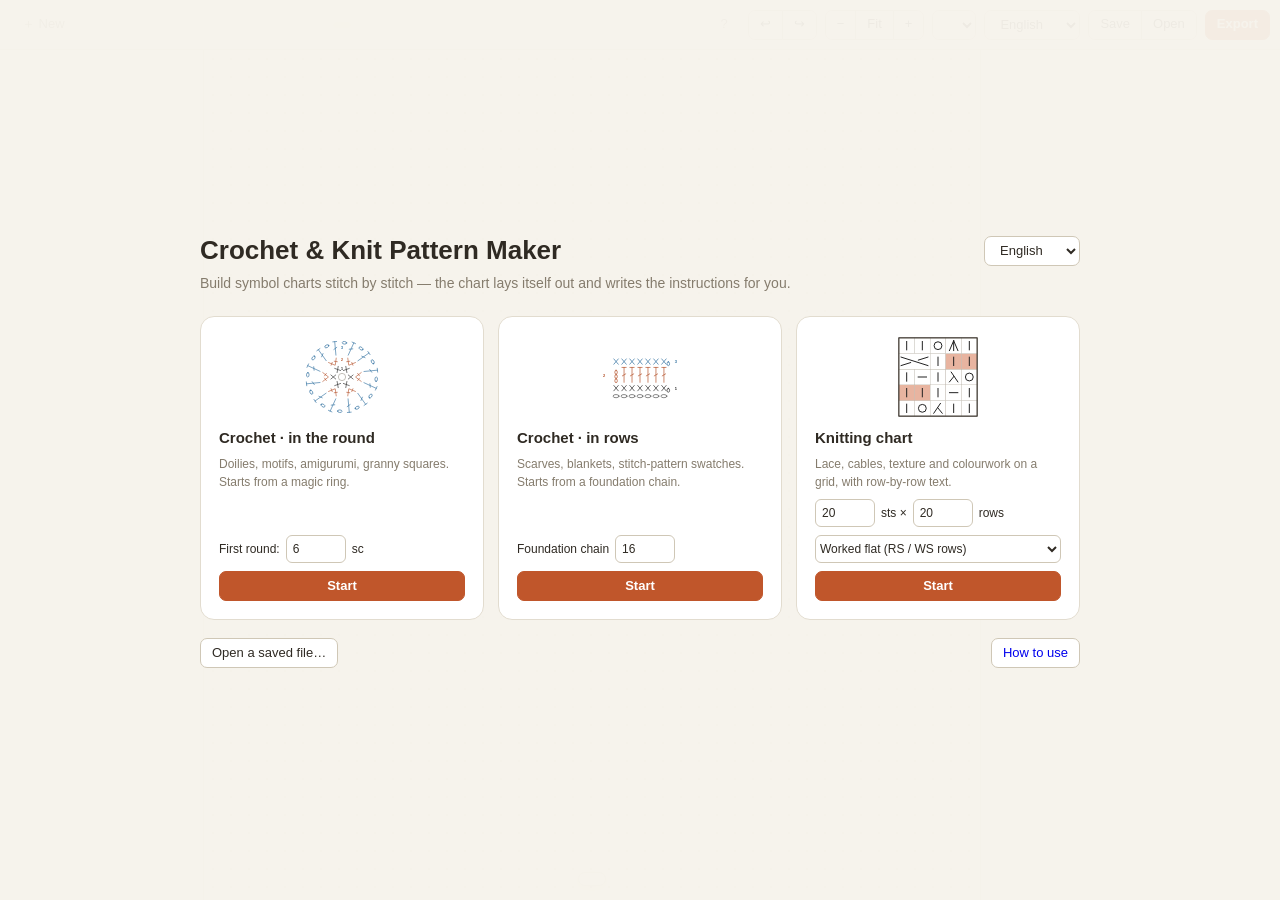
==== index.html @ 6078c448 "Initial commit" ====
<!DOCTYPE html>
<html lang="en">
<head>
  <meta charset="UTF-8" />
  <meta name="viewport" content="width=device-width, initial-scale=1.0" />
  <title>Crochet &amp; Knit Pattern Maker</title>
  <link rel="stylesheet" href="style.css" />
</head>
<body>

<div id="app">
  <header id="bar">
    <button class="btn ghost" id="btnHome" data-i18n="new" data-i18n-title="newTip">＋ New</button>
    <input id="title" spellcheck="false" data-i18n-title="titleTip" />
    <span id="badge"></span>
    <span class="grow"></span>
    <a class="btn ghost" href="guide.html" target="_blank" rel="noopener" data-i18n-title="guide">?</a>
    <div class="seg">
      <button class="btn" id="btnUndo" data-i18n-title="undoTip">↩</button>
      <button class="btn" id="btnRedo" data-i18n-title="redoTip">↪</button>
    </div>
    <div class="seg">
      <button class="btn" id="btnZoomOut" data-i18n-title="zoomOut">−</button>
      <button class="btn" id="btnFit" data-i18n="fit" data-i18n-title="fitTip">Fit</button>
      <button class="btn" id="btnZoomIn" data-i18n-title="zoomIn">+</button>
    </div>
    <select id="selStyle" class="btn" data-i18n-title="styleTip"></select>
    <select id="selLang" class="btn lang" data-i18n-title="langTip">
      <option value="en">English</option><option value="ja">日本語</option><option value="zh">繁體中文</option>
    </select>
    <div class="seg">
      <button class="btn" id="btnSave" data-i18n="save" data-i18n-title="saveTip">Save</button>
      <button class="btn" id="btnOpen" data-i18n="open" data-i18n-title="openTip">Open</button>
    </div>
    <details id="exportMenu">
      <summary class="btn primary" data-i18n="export">Export</summary>
      <div class="menu">
        <button data-x="print" data-i18n="xPrint"></button>
        <button data-x="png" data-i18n="xPng"></button>
        <button data-x="svg" data-i18n="xSvg"></button>
        <button data-x="txt" data-i18n="xTxt"></button>
      </div>
    </details>
    <input type="file" id="fileOpen" accept=".json,application/json" hidden />
  </header>

  <aside id="palette"></aside>

  <main id="stage">
    <svg id="svg" xmlns="http://www.w3.org/2000/svg"><g id="view"><g id="chart"></g></g></svg>
    <div id="hint"></div>
  </main>

  <aside id="side"></aside>
</div>

<div id="start">
  <div class="start-card">
    <div class="start-top">
      <h1 data-i18n="appTitle">Crochet &amp; Knit Pattern Maker</h1>
      <select id="selLang2" class="btn lang" data-i18n-title="langTip">
        <option value="en">English</option><option value="ja">日本語</option><option value="zh">繁體中文</option>
      </select>
    </div>
    <p class="lead" data-i18n="lead"></p>
    <div class="modes">
      <form data-mode="round">
        <svg viewBox="-40 -40 80 80" id="icoRound"></svg>
        <h2 data-i18n="mRound"></h2>
        <p data-i18n="mRoundP"></p>
        <label><span data-i18n="firstRound"></span> <input type="number" name="n" value="6" min="0" max="60" /> sc</label>
        <button class="btn primary" data-i18n="start">Start</button>
      </form>
      <form data-mode="rows">
        <svg viewBox="-40 -40 80 80" id="icoRows"></svg>
        <h2 data-i18n="mRows"></h2>
        <p data-i18n="mRowsP"></p>
        <label><span data-i18n="foundChain"></span> <input type="number" name="n" value="16" min="1" max="200" /></label>
        <button class="btn primary" data-i18n="start">Start</button>
      </form>
      <form data-mode="knit">
        <svg viewBox="-40 -40 80 80" id="icoKnit"></svg>
        <h2 data-i18n="mKnit"></h2>
        <p data-i18n="mKnitP"></p>
        <label><input type="number" name="w" value="20" min="1" max="120" /> <span data-i18n="stsX"></span>
          <input type="number" name="h" value="20" min="1" max="200" /> <span data-i18n="rowsUnit"></span></label>
        <label><select name="flat"><option value="1" data-i18n="flat"></option><option value="0" data-i18n="inRound"></option></select></label>
        <button class="btn primary" data-i18n="start">Start</button>
      </form>
    </div>
    <div class="start-foot">
      <button class="btn" id="btnContinue" hidden></button>
      <button class="btn" id="btnOpen2" data-i18n="openFile"></button>
      <span class="grow"></span>
      <a class="btn" href="guide.html" data-i18n="guide">How to use</a>
    </div>
  </div>
</div>

<div id="printSheet"></div>

<script src="js/i18n.js"></script>
<script src="js/crochet.js"></script>
<script src="js/knit.js"></script>
<script src="js/app.js"></script>
</body>
</html>
---- style.css ----
*, *::before, *::after { box-sizing: border-box; }
:root {
  --bg: #f6f3ec; --paper: #fffdf8; --surface: #ffffff; --line: #e2dccf; --line-2: #cfc7b6;
  --text: #2f2a23; --muted: #857c6d; --accent: #c0562b; --accent-2: #a3441f; --ok: #3b8a4f; --bad: #c0392b;
  --tint: #f7ebe0;
}
html, body { height: 100%; margin: 0; }
body { font: 13px/1.45 -apple-system, BlinkMacSystemFont, 'Segoe UI', 'Hiragino Sans', 'PingFang TC', 'Noto Sans CJK TC', sans-serif; color: var(--text); background: var(--bg); }
button, input, select { font: inherit; color: inherit; }
[hidden] { display: none !important; }

/* ── layout ── */
#app { display: grid; height: 100vh; grid-template: 50px minmax(0, 1fr) / 204px minmax(0, 1fr) 300px; grid-template-areas: 'bar bar bar' 'pal stage side'; }
#bar { grid-area: bar; display: flex; align-items: center; gap: 8px; padding: 0 10px; background: var(--surface); border-bottom: 1px solid var(--line); min-width: 0; }
#palette { grid-area: pal; background: var(--surface); border-right: 1px solid var(--line); overflow-y: auto; padding-bottom: 12px; }
#stage { grid-area: stage; position: relative; overflow: hidden; background: var(--paper);
  background-image: radial-gradient(var(--line) 1px, transparent 1px); background-size: 18px 18px; }
#side { grid-area: side; background: var(--surface); border-left: 1px solid var(--line); overflow-y: auto; display: flex; flex-direction: column; }
#svg { width: 100%; height: 100%; display: block; touch-action: none; cursor: grab; }
#svg.panning { cursor: grabbing; }
#svg.paint { cursor: crosshair; }

/* ── top bar ── */
.grow { flex: 1; }
.btn { height: 30px; padding: 0 11px; border: 1px solid var(--line-2); border-radius: 7px; background: var(--surface); cursor: pointer; white-space: nowrap; }
.btn:hover:not(:disabled) { background: var(--tint); }
.btn:disabled { opacity: .4; cursor: default; }
.btn.primary { background: var(--accent); border-color: var(--accent); color: #fff; font-weight: 600; }
.btn.primary:hover { background: var(--accent-2); }
.btn.ghost { border-color: transparent; color: var(--muted); }
.btn.small { height: 25px; padding: 0 8px; font-size: 12px; }
.seg { display: flex; }
.seg .btn { border-radius: 0; margin-left: -1px; }
.seg .btn:first-child { border-radius: 7px 0 0 7px; margin-left: 0; }
.seg .btn:last-child { border-radius: 0 7px 7px 0; }
#title { flex: 0 1 240px; min-width: 130px; height: 30px; border: 1px solid transparent; border-radius: 7px; padding: 0 8px; font-size: 15px; font-weight: 600; background: transparent; }
#title:hover, #title:focus { border-color: var(--line-2); background: var(--surface); outline: none; }
#badge { font-size: 11px; color: var(--accent); background: var(--tint); border-radius: 10px; padding: 3px 9px; white-space: nowrap; }
#exportMenu { position: relative; }
#exportMenu summary { list-style: none; display: flex; align-items: center; }
#exportMenu summary::-webkit-details-marker { display: none; }
.menu { position: absolute; right: 0; top: 36px; z-index: 30; width: 290px; background: var(--surface); border: 1px solid var(--line-2); border-radius: 9px; box-shadow: 0 8px 28px rgba(60, 40, 20, .16); padding: 5px; }
.menu button { display: block; width: 100%; text-align: left; border: 0; background: none; padding: 8px 10px; border-radius: 6px; cursor: pointer; }
.menu button:hover { background: var(--tint); }

/* ── palette ── */
.pal-head { font-size: 10px; font-weight: 700; letter-spacing: .08em; text-transform: uppercase; color: var(--muted); padding: 12px 12px 5px; }
.pal-grid { display: grid; grid-template-columns: repeat(3, 1fr); gap: 5px; padding: 0 9px; }
.pal { display: flex; flex-direction: column; align-items: center; gap: 1px; padding: 4px 2px 3px; border: 1px solid var(--line); border-radius: 8px; background: var(--surface); cursor: pointer; min-width: 0; }
.pal:hover { border-color: var(--accent); background: var(--tint); }
.pal.on { border-color: var(--accent); box-shadow: inset 0 0 0 1px var(--accent); background: var(--tint); }
.pal svg { width: 34px; height: 34px; }
.pal-grid.two { grid-template-columns: repeat(2, 1fr); }
.pal-grid.two .pal svg { width: 100%; height: 22px; }
.pal span { font-size: 10px; color: var(--muted); white-space: nowrap; overflow: hidden; text-overflow: ellipsis; max-width: 100%; }
.pal.wide { grid-column: span 3; flex-direction: row; justify-content: center; gap: 8px; padding: 6px; }
.pal.wide span { font-size: 12px; color: var(--text); }
#palInfo { position: sticky; top: 0; z-index: 2; background: var(--surface); border-bottom: 1px solid var(--line); padding: 8px 12px; min-height: 50px; font-size: 12px; }
#palInfo b { display: block; }
#palInfo small { color: var(--muted); }
.swatches { display: grid; grid-template-columns: repeat(6, 1fr); gap: 5px; padding: 0 9px; }
.sw { aspect-ratio: 1; border: 1px solid var(--line-2); border-radius: 6px; cursor: pointer; padding: 0; }
.sw.on { outline: 2px solid var(--accent); outline-offset: 1px; }
.pal-row { display: flex; align-items: center; gap: 8px; padding: 8px 12px 0; font-size: 12px; color: var(--muted); }
input[type=color] { width: 30px; height: 24px; padding: 1px; border: 1px solid var(--line-2); border-radius: 5px; background: none; cursor: pointer; }

/* ── side panel ── */
.side-head { display: flex; align-items: center; justify-content: space-between; padding: 12px 12px 6px; }
.side-head h2 { margin: 0; font-size: 10px; font-weight: 700; letter-spacing: .08em; text-transform: uppercase; color: var(--muted); }
.found { margin: 0 12px 6px; padding: 6px 9px; border-radius: 7px; background: var(--bg); font-size: 12px; color: var(--muted); display: flex; align-items: center; gap: 6px; }
.found input { width: 58px; height: 24px; border: 1px solid var(--line-2); border-radius: 5px; padding: 0 5px; }
#rows { padding: 0 8px; }
.row { border: 1px solid transparent; border-radius: 8px; padding: 5px 5px 5px 4px; }
.row.act { border-color: var(--accent); background: var(--tint); }
.row-main { display: flex; align-items: center; gap: 5px; }
.row .num { width: 26px; text-align: right; font-weight: 700; font-size: 12px; cursor: pointer; flex: none; }
.row .dot { width: 14px; height: 14px; border-radius: 50%; border: 0; padding: 0; flex: none; overflow: hidden; position: relative; }
.row .dot input { position: absolute; inset: -6px; width: 30px; height: 30px; border: 0; opacity: 0; }
.row .txt { flex: 1; min-width: 0; height: 26px; border: 1px solid var(--line-2); border-radius: 6px; padding: 0 7px; font-family: ui-monospace, 'SF Mono', Menlo, monospace; font-size: 12px; background: var(--surface); }
.row .txt:focus { outline: 2px solid var(--accent); outline-offset: -1px; }
.row .cnt { flex: none; min-width: 46px; text-align: right; font-size: 11px; color: var(--muted); white-space: nowrap; }
.row .cnt.ok { color: var(--ok); } .row .cnt.bad { color: var(--bad); font-weight: 600; }
.row-tools { display: flex; gap: 5px; padding: 6px 0 2px 31px; flex-wrap: wrap; }
.row-err { padding: 3px 0 0 31px; color: var(--bad); font-size: 11px; }
#addRow { margin: 8px 12px 4px; }
.panel { border-top: 1px solid var(--line); margin-top: 10px; padding: 10px 12px; font-size: 12px; }
.panel h3 { margin: 0 0 6px; font-size: 10px; font-weight: 700; letter-spacing: .08em; text-transform: uppercase; color: var(--muted); }
.panel .line { display: flex; align-items: center; gap: 8px; margin: 5px 0; }
.panel input[type=number] { width: 62px; height: 26px; border: 1px solid var(--line-2); border-radius: 6px; padding: 0 6px; }
.panel select { height: 26px; border: 1px solid var(--line-2); border-radius: 6px; background: var(--surface); }
.help { color: var(--muted); font-size: 11.5px; line-height: 1.55; }
.help code { background: var(--bg); border-radius: 4px; padding: 1px 4px; font-size: 11px; color: var(--text); }
.written { font-family: ui-monospace, 'SF Mono', Menlo, monospace; font-size: 11.5px; line-height: 1.6; white-space: pre-wrap; word-break: break-word; margin: 0; }

/* ── chart ── */
.st { cursor: pointer; }
.st.sel > path:not(.hit), .st.sel > ellipse { stroke: var(--accent); stroke-width: 2.1; }
.st.sel > .f { fill: var(--accent); }
.st:hover > path:not(.hit), .st:hover > ellipse { stroke-width: 2; }
.next { fill: rgba(192, 86, 43, .16); stroke: var(--accent); stroke-width: 1; stroke-dasharray: 2 1.6; pointer-events: none; animation: pulse 1.4s ease-in-out infinite; }
@keyframes pulse { 50% { fill: rgba(192, 86, 43, .4); } }
#hint { position: absolute; left: 50%; bottom: 14px; transform: translateX(-50%); max-width: calc(100% - 28px); background: rgba(255, 255, 255, .94); border: 1px solid var(--line); border-radius: 9px; padding: 6px 13px; font-size: 12px; color: var(--muted); box-shadow: 0 2px 8px rgba(60, 40, 20, .07); pointer-events: none; text-align: center; }
#hint b { color: var(--text); } #hint kbd { background: var(--bg); border: 1px solid var(--line-2); border-radius: 4px; padding: 0 4px; font: inherit; font-size: 11px; }

/* ── start screen ── */
#start { position: fixed; inset: 0; z-index: 50; background: rgba(246, 243, 236, .96); display: flex; align-items: center; justify-content: center; padding: 20px; overflow: auto; }
.start-card { width: min(880px, 100%); }
.start-top { display: flex; align-items: center; justify-content: space-between; gap: 12px; flex-wrap: wrap; margin-bottom: 4px; }
.start-card h1 { margin: 0; font-size: 26px; }
.lead { margin: 0 0 22px; color: var(--muted); font-size: 14px; }
.modes { display: grid; grid-template-columns: repeat(auto-fit, minmax(230px, 1fr)); gap: 14px; }
.modes form { background: var(--surface); border: 1.5px solid var(--line); border-radius: 14px; padding: 18px; display: flex; flex-direction: column; gap: 8px; }
.modes form:hover { border-color: var(--accent); }
.modes svg { width: 84px; height: 84px; align-self: center; }
.modes h2 { margin: 0; font-size: 15px; }
.modes p { margin: 0; color: var(--muted); font-size: 12px; flex: 1; }
.modes label { font-size: 12px; display: flex; align-items: center; gap: 6px; flex-wrap: wrap; }
.modes input[type=number] { width: 60px; height: 28px; border: 1px solid var(--line-2); border-radius: 6px; padding: 0 6px; }
.modes select { height: 28px; border: 1px solid var(--line-2); border-radius: 6px; background: var(--surface); width: 100%; }
.start-foot { display: flex; gap: 10px; margin-top: 18px; flex-wrap: wrap; }

/* ── print sheet ── */
#printSheet { display: none; }
@media print {
  #app, #start { display: none !important; }
  body { background: #fff; }
  #printSheet { display: block; padding: 0; color: #000; font-size: 11pt; }
  #printSheet h1 { font-size: 20pt; margin: 0 0 2pt; }
  #printSheet .sub { color: #555; margin: 0 0 10pt; }
  #printSheet .chart svg { display: block; width: 100%; max-height: 150mm; }
  #printSheet h2 { font-size: 12pt; margin: 14pt 0 5pt; border-bottom: 1px solid #999; padding-bottom: 2pt; }
  #printSheet .key { display: grid; grid-template-columns: repeat(3, 1fr); gap: 3pt 12pt; }
  #printSheet .key div { display: flex; align-items: center; gap: 6pt; break-inside: avoid; font-size: 9.5pt; }
  #printSheet .key svg { width: 26pt; height: 26pt; flex: none; }
  #printSheet pre { font: 9.5pt/1.55 ui-monospace, Menlo, monospace; white-space: pre-wrap; margin: 0; }
}

@media (max-width: 900px) {
  #app { grid-template-columns: 150px minmax(0, 1fr) 240px; }
  .pal-grid { grid-template-columns: repeat(2, 1fr); } .pal.wide { grid-column: span 2; }
  #badge { display: none; }
}

/* ── links styled as buttons ── */
a.btn { display: inline-flex; align-items: center; text-decoration: none; }
.start-foot { align-items: center; }

/* ── guide page ── */
body.guide { height: auto; }
#guide { max-width: 860px; margin: 0 auto; padding: 22px 20px 60px; font-size: 14.5px; line-height: 1.65; }
#guide h1 { font-size: 28px; margin: 18px 0 6px; }
#guide h2 { font-size: 19px; margin: 44px 0 12px; padding-top: 14px; border-top: 1px solid var(--line); scroll-margin-top: 10px; }
#guide h3 { font-size: 15.5px; margin: 0 0 4px; }
#guide p { margin: 0 0 10px; }
#guide code { background: var(--tint); border-radius: 4px; padding: 1px 5px; font: 12.5px ui-monospace, 'SF Mono', Menlo, monospace; white-space: nowrap; }
#guide kbd { background: var(--surface); border: 1px solid var(--line-2); border-bottom-width: 2px; border-radius: 5px; padding: 0 6px; font: inherit; font-size: 12.5px; white-space: nowrap; }
.g-top { display: flex; justify-content: space-between; gap: 10px; }
.g-nav { display: flex; flex-wrap: wrap; gap: 6px; margin: 16px 0 0; }
.g-nav a { font-size: 12.5px; color: var(--accent-2); background: var(--tint); border-radius: 14px; padding: 3px 11px; text-decoration: none; }
.g-nav a:hover { background: var(--accent); color: #fff; }
.g-modes { display: grid; grid-template-columns: repeat(auto-fit, minmax(210px, 1fr)); gap: 10px; }
.g-modes div { background: var(--surface); border: 1px solid var(--line); border-radius: 10px; padding: 12px 14px; }
.g-modes b { display: block; } .g-modes span { color: var(--muted); font-size: 13px; }
.step { display: grid; grid-template-columns: minmax(0, 1fr) 250px; gap: 22px; align-items: center; margin: 0 0 14px; background: var(--surface); border: 1px solid var(--line); border-radius: 12px; padding: 16px 18px; }
.step .n { display: inline-flex; width: 26px; height: 26px; border-radius: 50%; background: var(--accent); color: #fff; font-weight: 700; align-items: center; justify-content: center; margin-bottom: 6px; }
.step p:last-child { margin: 0; }
.art { margin: 0; text-align: center; }
.art svg { width: 100%; height: 190px; background: var(--paper); border: 1px solid var(--line); border-radius: 9px; }
.art figcaption { margin-top: 5px; font-size: 12px; color: var(--muted); overflow: hidden; text-overflow: ellipsis; white-space: nowrap; }
.art .ok { color: var(--ok); font-weight: 600; }
.shot { margin: 0 0 12px; }
.shot-box { position: relative; border: 1px solid var(--line-2); border-radius: 10px; overflow: hidden; box-shadow: 0 6px 22px rgba(60, 40, 20, .1); }
.shot img { display: block; width: 100%; height: auto; }
.spot, .tour:not(.plain) li::before { display: inline-flex; align-items: center; justify-content: center; width: 26px; height: 26px; border-radius: 50%; background: var(--accent); color: #fff; font-weight: 700; font-size: 13px; }
.spot { position: absolute; transform: translate(-50%, -50%); box-shadow: 0 0 0 3px #fff, 0 2px 8px rgba(0, 0, 0, .35); }
.tour { padding: 0; margin: 0; list-style: none; counter-reset: t; }
.tour li { counter-increment: t; position: relative; padding: 5px 0 5px 38px; }
.tour:not(.plain) li::before { content: counter(t); position: absolute; left: 0; top: 4px; }
.tour.plain li::before { content: counter(t) '.'; position: absolute; left: 10px; top: 5px; color: var(--accent); font-weight: 700; }
.g-list { padding-left: 20px; margin: 0; } .g-list li { margin: 4px 0; }
.g-table { border-collapse: collapse; width: 100%; background: var(--surface); border: 1px solid var(--line); border-radius: 10px; overflow: hidden; }
.g-table td { padding: 7px 14px; border-top: 1px solid var(--line); vertical-align: top; }
.g-table tr:first-child td { border-top: 0; } .g-table td:first-child { width: 42%; }
.note { color: var(--muted); font-size: 13px; margin-top: 8px !important; }
.g-foot { margin-top: 36px !important; text-align: center; }
@media (max-width: 640px) { .step { grid-template-columns: 1fr; } }
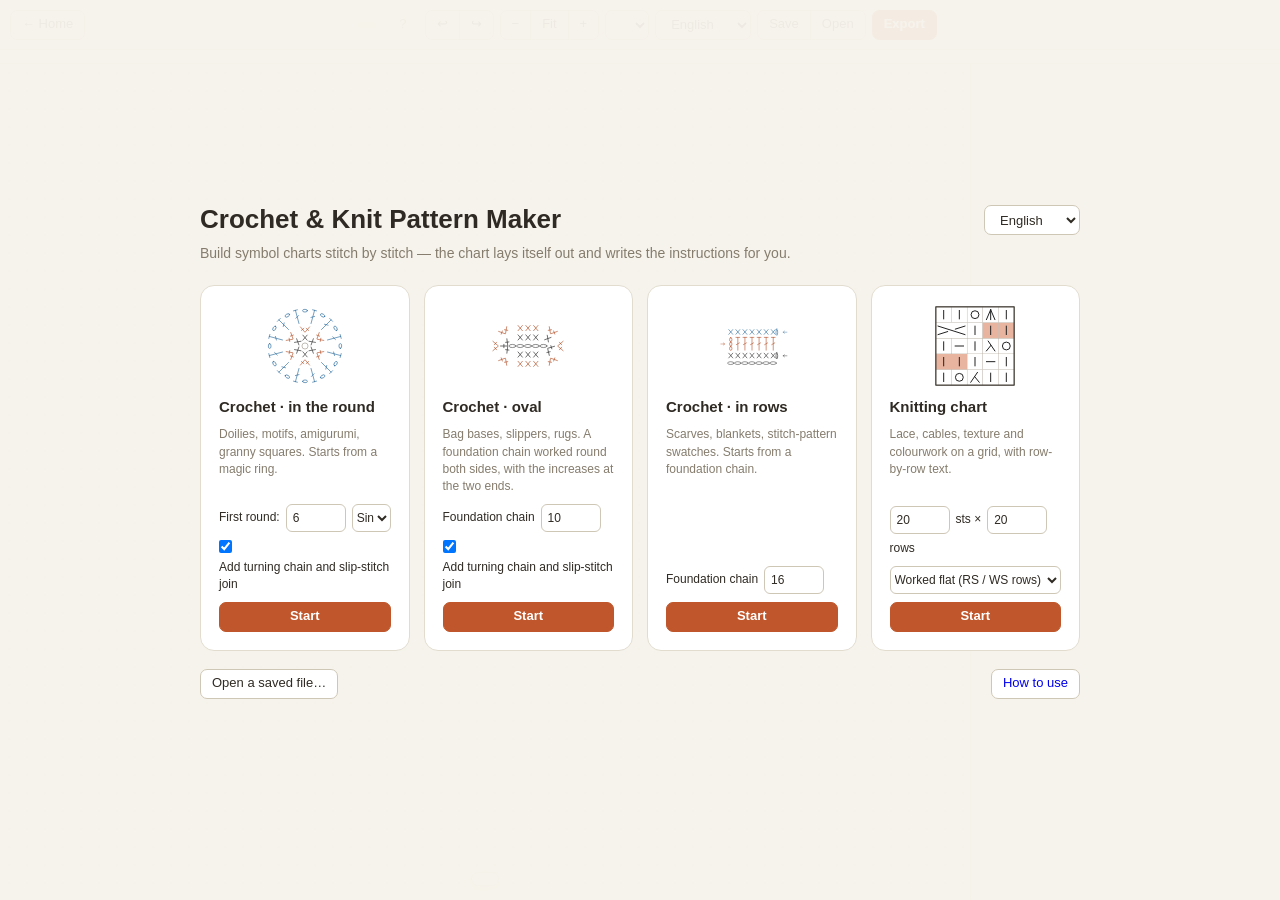
==== commit 81893352: "rework on the layout engine and added turning chain and some other functions" ====
--- a/index.html
+++ b/index.html
@@ -4,13 +4,13 @@
   <meta charset="UTF-8" />
   <meta name="viewport" content="width=device-width, initial-scale=1.0" />
   <title>Crochet &amp; Knit Pattern Maker</title>
-  <link rel="stylesheet" href="style.css" />
+  <link rel="stylesheet" href="style.css?v=4" />
 </head>
 <body>
 
 <div id="app">
   <header id="bar">
-    <button class="btn ghost" id="btnHome" data-i18n="new" data-i18n-title="newTip">＋ New</button>
+    <button class="btn" id="btnHome" data-i18n="home" data-i18n-title="homeTip">← Home</button>
     <input id="title" spellcheck="false" data-i18n-title="titleTip" />
     <span id="badge"></span>
     <span class="grow"></span>
@@ -68,7 +68,16 @@
         <svg viewBox="-40 -40 80 80" id="icoRound"></svg>
         <h2 data-i18n="mRound"></h2>
         <p data-i18n="mRoundP"></p>
-        <label><span data-i18n="firstRound"></span> <input type="number" name="n" value="6" min="0" max="60" /> sc</label>
+        <label><span data-i18n="firstRound"></span> <input type="number" name="n" value="6" min="0" max="60" /> <select name="st" id="selFirst"></select></label>
+        <label><input type="checkbox" name="turn" checked /> <span data-i18n="withTurn"></span></label>
+        <button class="btn primary" data-i18n="start">Start</button>
+      </form>
+      <form data-mode="oval">
+        <svg viewBox="-40 -40 80 80" id="icoOval"></svg>
+        <h2 data-i18n="mOval"></h2>
+        <p data-i18n="mOvalP"></p>
+        <label><span data-i18n="foundChain"></span> <input type="number" name="n" value="10" min="3" max="200" /></label>
+        <label><input type="checkbox" name="turn" checked /> <span data-i18n="withTurn"></span></label>
         <button class="btn primary" data-i18n="start">Start</button>
       </form>
       <form data-mode="rows">
@@ -88,8 +97,8 @@
         <button class="btn primary" data-i18n="start">Start</button>
       </form>
     </div>
+    <div id="lib"></div>
     <div class="start-foot">
-      <button class="btn" id="btnContinue" hidden></button>
       <button class="btn" id="btnOpen2" data-i18n="openFile"></button>
       <span class="grow"></span>
       <a class="btn" href="guide.html" data-i18n="guide">How to use</a>
@@ -99,9 +108,9 @@
 
 <div id="printSheet"></div>
 
-<script src="js/i18n.js"></script>
-<script src="js/crochet.js"></script>
-<script src="js/knit.js"></script>
-<script src="js/app.js"></script>
+<script src="js/i18n.js?v=4"></script>
+<script src="js/crochet.js?v=4"></script>
+<script src="js/knit.js?v=4"></script>
+<script src="js/app.js?v=4"></script>
 </body>
 </html>
--- a/style.css
+++ b/style.css
@@ -184,3 +184,40 @@
 .note { color: var(--muted); font-size: 13px; margin-top: 8px !important; }
 .g-foot { margin-top: 36px !important; text-align: center; }
 @media (max-width: 640px) { .step { grid-template-columns: 1fr; } }
+
+/* ══ v2 layout: stitch bar across the top, chart library, fine-tune sliders ══ */
+#app { grid-template: 50px auto minmax(0, 1fr) / minmax(0, 1fr) 310px; grid-template-areas: 'bar bar' 'pal pal' 'stage side'; }
+#palette { border-right: 0; border-bottom: 1px solid var(--line); display: flex; flex-wrap: wrap; align-items: flex-start; gap: 4px 14px; padding: 6px 10px 7px; overflow: visible; max-height: 42vh; overflow-y: auto; }
+#palInfo { position: static; flex: 0 0 178px; border: 0; padding: 2px 0 0; min-height: 0; font-size: 11.5px; line-height: 1.35; }
+#palInfo b { font-size: 12px; }
+.pg-h { font-size: 9.5px; font-weight: 700; letter-spacing: .07em; text-transform: uppercase; color: var(--muted); margin-bottom: 3px; }
+.pg-b { display: flex; flex-wrap: wrap; gap: 4px; align-items: stretch; }
+.pal { width: 46px; padding: 2px 1px 2px; border-radius: 7px; }
+.pal svg { width: 30px; height: 30px; }
+.pal span { font-size: 9.5px; }
+.pal.cable { width: 70px; } .pal.cable svg { width: 62px; height: 22px; margin: 4px 0; }
+.pal.text { width: auto; padding: 0 10px; justify-content: center; } .pal.text span { font-size: 11.5px; color: var(--text); }
+.pg .sw { width: 24px; height: 24px; aspect-ratio: auto; align-self: center; }
+.pg #customColor { align-self: center; }
+.row-tools { padding-left: 4px; align-items: center; }
+.chk { display: inline-flex; align-items: center; gap: 4px; font-size: 11.5px; color: var(--muted); }
+.panel h3.sub { display: flex; align-items: center; justify-content: space-between; margin: 12px 0 4px; }
+.adj span { flex: 0 0 62px; color: var(--muted); } .adj input { flex: 1; min-width: 0; accent-color: var(--accent); } .adj output { flex: 0 0 38px; text-align: right; font-variant-numeric: tabular-nums; }
+.panel .line .help { overflow: hidden; text-overflow: ellipsis; white-space: nowrap; font-family: ui-monospace, Menlo, monospace; }
+#start { align-items: flex-start; }
+.start-card { margin: auto; }
+.modes { grid-template-columns: repeat(auto-fit, minmax(200px, 1fr)); }
+.modes label input[type=checkbox] { margin: 0; }
+.modes select[name=st] { width: auto; flex: 1; min-width: 0; }
+#lib h2 { font-size: 13px; margin: 22px 0 8px; }
+.lib-list { display: grid; grid-template-columns: repeat(auto-fill, minmax(250px, 1fr)); gap: 8px; }
+.lib-item { display: grid; grid-template-columns: 1fr auto; gap: 0 8px; align-items: center; background: var(--surface); border: 1px solid var(--line); border-radius: 10px; padding: 9px 12px; cursor: pointer; }
+.lib-item:hover { border-color: var(--accent); }
+.lib-item b { overflow: hidden; text-overflow: ellipsis; white-space: nowrap; }
+.lib-item span { grid-column: 1; font-size: 11.5px; color: var(--muted); }
+.lib-item button { grid-column: 2; grid-row: 1 / span 2; }
+@media (max-width: 900px) { #app { grid-template-columns: minmax(0, 1fr) 250px; } #palInfo { display: none; } }
+#title { flex: 1 1 110px; min-width: 60px; max-width: 260px; }
+#bar .grow { flex: 0 1 0; }
+#bar { gap: 6px; }
+@media (max-width: 1000px) { #bar a.btn.ghost, #selStyle { display: none; } #app { grid-template-columns: minmax(0, 1fr) 270px; } }
